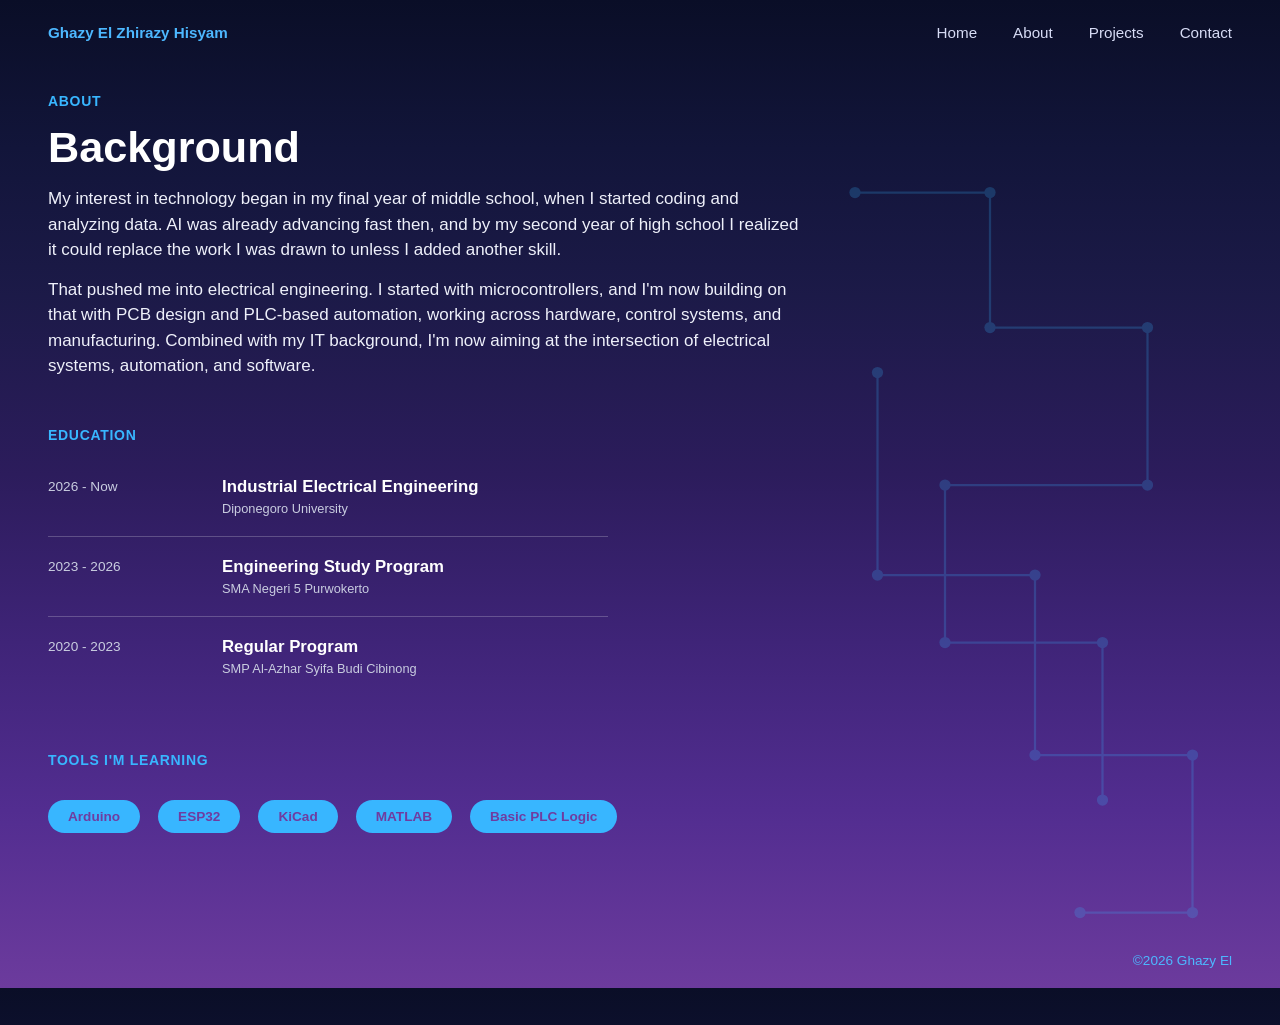
==== About.html @ a8518e16 "Add files via upload" ====
<!DOCTYPE html>
<html lang="en">
<head>
    <meta charset="UTF-8">
    <meta name="viewport" content="width=device-width, initial-scale=1.0">
    <title>My Website - About</title>
    <link rel="stylesheet" href="style-about.css">
    <link rel="shortcut icon" type="icon" href="Logo.jpg">
</head>
<body>
    <div class="navbar">
        <div class="left-nav">
            <p>Ghazy El Zhirazy Hisyam</p>
        </div>
        <div class="right-nav">
            <a href="index.html">Home</a>
            <a href="About.html">About</a>
            <a href="Projects.html">Projects</a>
            <a href="Contact.html">Contact</a>
        </div>
    </div>
    <div class="body">
        <div class="about-section">
            <h2 class="about">About</h2>
            <h1 class="background">Background</h1>
            <p class="description">My interest in technology began in my final year of middle school, when I started coding and analyzing data. AI was already advancing fast then, and by my second year of high school I realized it could replace the work I was drawn to unless I added another skill. </p>
            <p class="description">That pushed me into electrical engineering. I started with microcontrollers, and I'm now building on that with PCB design and PLC-based automation, working across hardware, control systems, and manufacturing. Combined with my IT background, I'm now aiming at the intersection of electrical systems, automation, and software.</p>
        </div>

        <div class="education-section">
            <h2 class="education">Education</h2>
            <div class="timeline">
                <div class="university">
                    <p class="periode">2026 - Now</p>
                    <p class="content">Industrial Electrical Engineering </p>
                    <p class="content">Diponegoro University </p>
                </div>
                <div class="highschool">
                    <p class="periode">2023 - 2026</p>
                    <p class="content">Engineering Study Program </p>
                    <p class="content">SMA Negeri 5 Purwokerto </p>
                </div>
                <div class="middleschool">
                    <p class="periode">2020 - 2023</p>
                    <p class="content">Regular Program </p>
                    <p class="content">SMP Al-Azhar Syifa Budi Cibinong </p>
                </div>
            </div>
        </div>
        <div class="tools">
            <h2 class="tools-title">Tools I'm Learning</h2>
            <p>Arduino</p>
            <p>ESP32</p>
            <p>KiCad</p>
            <p>MATLAB</p>
            <p>Basic PLC Logic</p>
        </div>
    </div>
    <div>
        <p>&copy;2026 Ghazy El</p>
    </div>
</body>
</html>
---- style-about.css ----
* {
    margin: 0;
    padding: 0;
    box-sizing: border-box;
}

body {
    font-family: "TT Firs Neue", "Poppins", -apple-system, BlinkMacSystemFont, "Segoe UI", Roboto, Helvetica, Arial, sans-serif;
    min-height: 100vh;
    color: #ffffff;
    display: flex;
    flex-direction: column;
    position: relative;
    overflow-x: hidden;
    /* Tied to the full document height (not the viewport), so the purple
       gets thicker/richer the further down the page you scroll. */
    background: linear-gradient(
        180deg,
        #0a0e27 0%,
        #12153a 15%,
        #1c1a48 30%,
        #2c1c5c 48%,
        #3f2478 65%,
        #522d90 82%,
        #6c3b9d 100%
    );
}

.navbar,
.body,
body > div:last-of-type {
    position: relative;
    z-index: 1;
}

/* ===== Load-in animation (matches the homepage) ===== */
@keyframes fadeSlideUp {
    from {
        opacity: 0;
        transform: translateY(24px);
    }
    to {
        opacity: 1;
        transform: translateY(0);
    }
}

@media (prefers-reduced-motion: reduce) {
    .left-nav p,
    .right-nav a,
    .about,
    .background,
    .description,
    .education,
    .timeline > div,
    .tools-title,
    .tools p {
        animation: none !important;
        opacity: 1 !important;
    }
}

/* ===== Navbar ===== */
.navbar {
    display: flex;
    justify-content: space-between;
    align-items: center;
    padding: 24px 48px;
}

.left-nav p {
    font-weight: 700;
    font-size: 0.95rem;
    color: #4db8ff;
    opacity: 0;
    animation: fadeSlideUp 0.7s ease-out 0.05s both;
}

.right-nav {
    display: flex;
    align-items: center;
    gap: 36px;
}

.right-nav a {
    position: relative;
    color: #d7dcf5;
    text-decoration: none;
    font-size: 0.95rem;
    font-weight: 500;
    transition: color 0.2s ease;
    opacity: 0;
    animation: fadeSlideUp 0.7s ease-out both;
}

.right-nav a:nth-child(1) { animation-delay: 0.1s; }
.right-nav a:nth-child(2) { animation-delay: 0.15s; }
.right-nav a:nth-child(3) { animation-delay: 0.2s; }
.right-nav a:nth-child(4) { animation-delay: 0.25s; }

.right-nav a:hover,
.right-nav a:focus-visible {
    color: #4db8ff;
}

.right-nav a:not([href*="mail"])::after {
    content: "";
    position: absolute;
    left: 0;
    bottom: -6px;
    width: 0;
    height: 2px;
    background: #4db8ff;
    transition: width 0.25s ease;
}

.right-nav a:not([href*="mail"]):hover::after,
.right-nav a:not([href*="mail"]):focus-visible::after {
    width: 100%;
}

.right-nav a[href*="mail"] {
    background: #38b6ff;
    color: #071022;
    font-weight: 600;
    padding: 10px 22px;
    border-radius: 999px;
}

.right-nav a[href*="mail"]:hover,
.right-nav a[href*="mail"]:focus-visible {
    background: #63c8ff;
    color: #071022;
}

/* ===== Page body wrapper ===== */
.body {
    padding: 28px 48px 100px;
    position: relative;
}

/* Decorative PCB-trace illustration filling the empty right column.
   Pure CSS background-image (inline SVG), no extra HTML required. */
.body::before {
    content: "";
    position: absolute;
    top: 60px;
    right: 20px;
    width: 480px;
    height: 900px;
    background-image: url("data:image/svg+xml,%3Csvg xmlns='http://www.w3.org/2000/svg' viewBox='0 0 400 800'%3E%3Cg fill='none' stroke='%2338b6ff' stroke-width='2' stroke-linecap='round'%3E%3Cpath d='M40 60 H160 V180 H300'/%3E%3Cpath d='M300 180 V320 H120 V460'/%3E%3Cpath d='M120 460 H260 V600'/%3E%3Cpath d='M60 220 V400 H200'/%3E%3Cpath d='M200 400 V560 H340 V700'/%3E%3Cpath d='M340 700 H240'/%3E%3C/g%3E%3Cg fill='%2338b6ff'%3E%3Ccircle cx='40' cy='60' r='5'/%3E%3Ccircle cx='160' cy='60' r='5'/%3E%3Ccircle cx='160' cy='180' r='5'/%3E%3Ccircle cx='300' cy='180' r='5'/%3E%3Ccircle cx='300' cy='320' r='5'/%3E%3Ccircle cx='120' cy='320' r='5'/%3E%3Ccircle cx='120' cy='460' r='5'/%3E%3Ccircle cx='260' cy='460' r='5'/%3E%3Ccircle cx='260' cy='600' r='5'/%3E%3Ccircle cx='60' cy='220' r='5'/%3E%3Ccircle cx='60' cy='400' r='5'/%3E%3Ccircle cx='200' cy='400' r='5'/%3E%3Ccircle cx='200' cy='560' r='5'/%3E%3Ccircle cx='340' cy='560' r='5'/%3E%3Ccircle cx='340' cy='700' r='5'/%3E%3Ccircle cx='240' cy='700' r='5'/%3E%3C/g%3E%3C/svg%3E");
    background-repeat: no-repeat;
    background-position: top right;
    background-size: contain;
    opacity: 0.22;
    pointer-events: none;
    z-index: 0;
}

.about-section,
.education-section,
.tools {
    position: relative;
    z-index: 1;
}

/* ===== About / Background section ===== */
.about-section {
    max-width: 760px;
    margin-bottom: 48px;
}

.about {
    color: #38b6ff;
    font-weight: 700;
    font-size: 0.875rem;
    letter-spacing: 0.05em;
    text-transform: uppercase;
    margin-bottom: 14px;
    opacity: 0;
    animation: fadeSlideUp 0.7s ease-out 0.3s both;
}

.background {
    font-family: "Telegraf", "Space Grotesk", -apple-system, BlinkMacSystemFont, "Segoe UI", Roboto, Helvetica, Arial, sans-serif;
    font-size: 2.7rem;
    font-weight: 700;
    color: #ffffff;
    margin-bottom: 14px;
    opacity: 0;
    animation: fadeSlideUp 0.7s ease-out 0.4s both;
}

.description {
    font-size: 1.0625rem;
    line-height: 1.5;
    color: #eef0fa;
    margin-bottom: 14px;
    opacity: 0;
    animation: fadeSlideUp 0.7s ease-out both;
}

.description:nth-of-type(1) { animation-delay: 0.5s; }
.description:nth-of-type(2) { animation-delay: 0.6s; }

.description:last-child {
    margin-bottom: 0;
}

/* ===== Education section ===== */
.education-section {
    max-width: 720px;
    margin-bottom: 56px;
}

.education {
    color: #38b6ff;
    font-weight: 700;
    font-size: 0.875rem;
    letter-spacing: 0.05em;
    text-transform: uppercase;
    margin-bottom: 14px;
    opacity: 0;
    animation: fadeSlideUp 0.7s ease-out 0.7s both;
}

.timeline {
    max-width: 560px;
}

/* Each entry (.university, .highschool, .middleschool, ...) is a flat
   set of 3 <p> siblings: periode, content (title), content (institution).
   Grid lets us place them into a 2-column layout without changing the HTML. */
.timeline > div {
    display: grid;
    grid-template-columns: 110px 1fr;
    column-gap: 64px;
    row-gap: 4px;
    padding: 20px 0;
    border-bottom: 1px solid rgba(255, 255, 255, 0.22);
    opacity: 0;
    animation: fadeSlideUp 0.7s ease-out both;
}

.timeline > div:nth-child(1) { animation-delay: 0.8s; }
.timeline > div:nth-child(2) { animation-delay: 0.9s; }
.timeline > div:nth-child(3) { animation-delay: 1s; }
.timeline > div:nth-child(4) { animation-delay: 1.1s; }
.timeline > div:nth-child(5) { animation-delay: 1.2s; }

.timeline > div:last-child {
    border-bottom: none;
}

.timeline > div p.periode {
    grid-column: 1;
    grid-row: 1 / 3;
    color: #c9cde0;
    font-size: 0.85rem;
    padding-top: 2px;
}

.timeline > div p.content:nth-of-type(2) {
    grid-column: 2;
    grid-row: 1;
    font-family: "Telegraf", "Space Grotesk", -apple-system, BlinkMacSystemFont, "Segoe UI", Roboto, Helvetica, Arial, sans-serif;
    font-weight: 700;
    font-size: 1.05rem;
    color: #ffffff;
}

.timeline > div p.content:nth-of-type(3) {
    grid-column: 2;
    grid-row: 2;
    font-size: 0.8rem;
    color: #c9cde0;
}

/* ===== Tools section ===== */
.tools {
    display: flex;
    flex-wrap: wrap;
    align-items: center;
    gap: 18px;
}

.tools-title {
    width: 100%;
    color: #38b6ff;
    font-weight: 700;
    font-size: 0.875rem;
    letter-spacing: 0.05em;
    text-transform: uppercase;
    margin-bottom: 14px;
    opacity: 0;
    animation: fadeSlideUp 0.7s ease-out 1.3s both;
}

.tools p {
    background: #38b6ff;
    color: #6f3ca0;
    font-size: 0.85rem;
    font-weight: 600;
    padding: 9px 20px;
    border-radius: 999px;
    margin: 0;
    cursor: default;
    opacity: 0;
    animation: fadeSlideUp 0.7s ease-out both;
    transition: transform 0.2s ease, box-shadow 0.2s ease, background 0.2s ease;
}

.tools p:nth-of-type(1) { animation-delay: 1.4s; }
.tools p:nth-of-type(2) { animation-delay: 1.45s; }
.tools p:nth-of-type(3) { animation-delay: 1.5s; }
.tools p:nth-of-type(4) { animation-delay: 1.55s; }
.tools p:nth-of-type(5) { animation-delay: 1.6s; }

.tools p:hover {
    transform: translateY(-3px) scale(1.05);
    background: #63c8ff;
    box-shadow: 0 6px 14px rgba(56, 182, 255, 0.35);
}

/* ===== Footer (the plain, unclassed div after .body) ===== */
body > div:last-of-type {
    text-align: right;
    padding: 20px 48px;
    font-size: 0.85rem;
    color: #4db8ff;
}

/* ===== Responsive ===== */
@media (max-width: 640px) {
    .navbar {
        flex-direction: column;
        gap: 16px;
        padding: 20px;
    }

    .right-nav {
        gap: 20px;
        flex-wrap: wrap;
        justify-content: center;
    }

    .body {
        padding: 24px 20px 80px;
    }

    .background {
        font-size: 2rem;
    }

    .timeline > div {
        grid-template-columns: 1fr;
        row-gap: 6px;
    }

    .timeline > div p.periode {
        grid-row: 1;
    }

    body > div:last-of-type {
        text-align: center;
    }

    .body::before {
        display: none;
    }
}
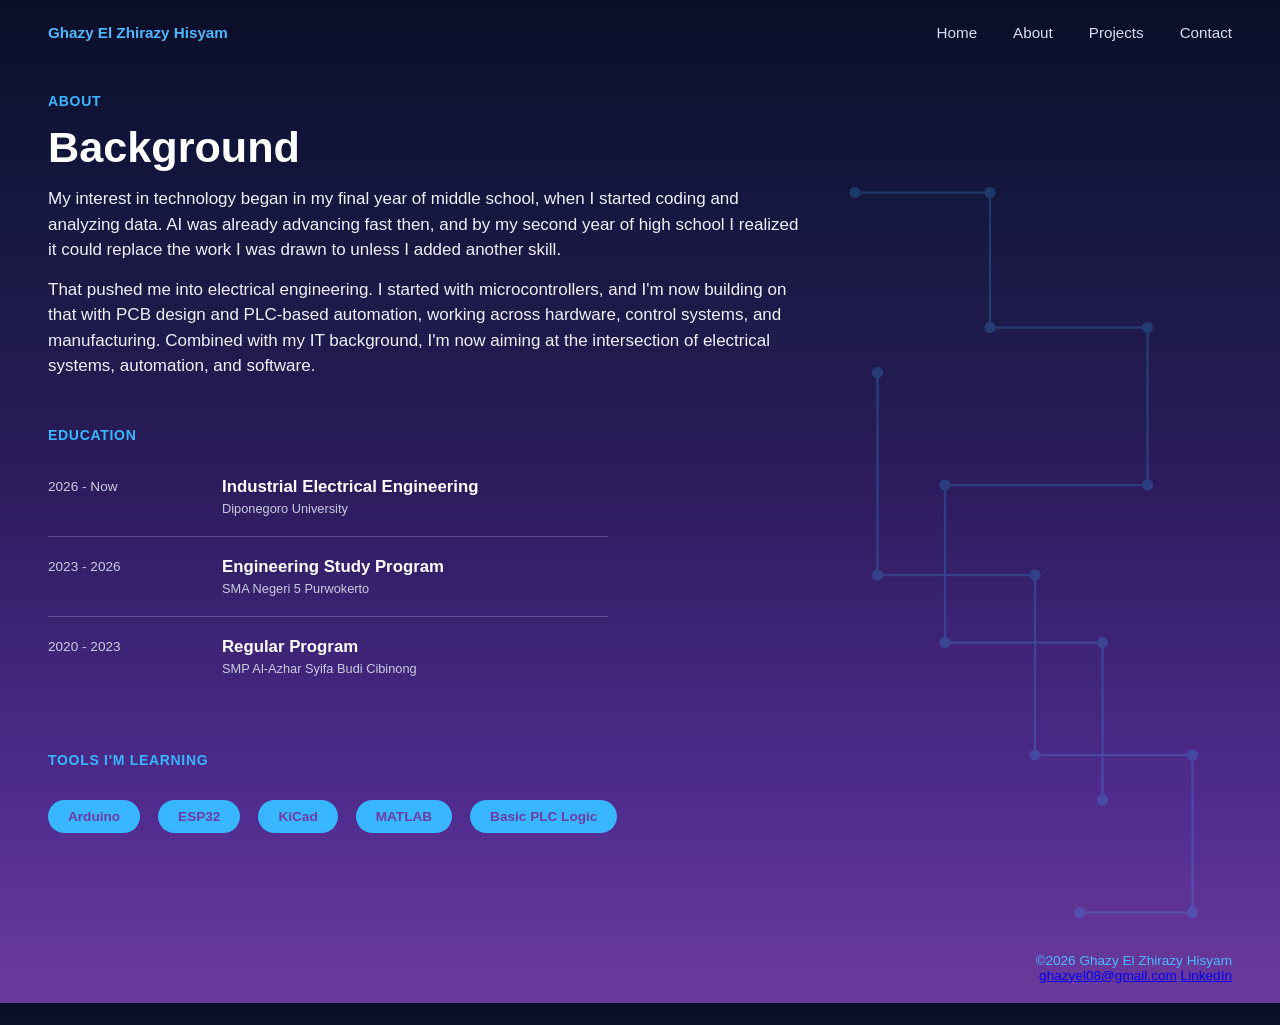
==== commit 9fec9032: "footer-update" ====
--- a/About.html
+++ b/About.html
@@ -1,63 +1,69 @@
-<!DOCTYPE html>
-<html lang="en">
-<head>
-    <meta charset="UTF-8">
-    <meta name="viewport" content="width=device-width, initial-scale=1.0">
-    <title>My Website - About</title>
-    <link rel="stylesheet" href="style-about.css">
-    <link rel="shortcut icon" type="icon" href="Logo.jpg">
-</head>
-<body>
-    <div class="navbar">
-        <div class="left-nav">
-            <p>Ghazy El Zhirazy Hisyam</p>
-        </div>
-        <div class="right-nav">
-            <a href="index.html">Home</a>
-            <a href="About.html">About</a>
-            <a href="Projects.html">Projects</a>
-            <a href="Contact.html">Contact</a>
-        </div>
-    </div>
-    <div class="body">
-        <div class="about-section">
-            <h2 class="about">About</h2>
-            <h1 class="background">Background</h1>
-            <p class="description">My interest in technology began in my final year of middle school, when I started coding and analyzing data. AI was already advancing fast then, and by my second year of high school I realized it could replace the work I was drawn to unless I added another skill. </p>
-            <p class="description">That pushed me into electrical engineering. I started with microcontrollers, and I'm now building on that with PCB design and PLC-based automation, working across hardware, control systems, and manufacturing. Combined with my IT background, I'm now aiming at the intersection of electrical systems, automation, and software.</p>
-        </div>
-
-        <div class="education-section">
-            <h2 class="education">Education</h2>
-            <div class="timeline">
-                <div class="university">
-                    <p class="periode">2026 - Now</p>
-                    <p class="content">Industrial Electrical Engineering </p>
-                    <p class="content">Diponegoro University </p>
-                </div>
-                <div class="highschool">
-                    <p class="periode">2023 - 2026</p>
-                    <p class="content">Engineering Study Program </p>
-                    <p class="content">SMA Negeri 5 Purwokerto </p>
-                </div>
-                <div class="middleschool">
-                    <p class="periode">2020 - 2023</p>
-                    <p class="content">Regular Program </p>
-                    <p class="content">SMP Al-Azhar Syifa Budi Cibinong </p>
-                </div>
-            </div>
-        </div>
-        <div class="tools">
-            <h2 class="tools-title">Tools I'm Learning</h2>
-            <p>Arduino</p>
-            <p>ESP32</p>
-            <p>KiCad</p>
-            <p>MATLAB</p>
-            <p>Basic PLC Logic</p>
-        </div>
-    </div>
-    <div>
-        <p>&copy;2026 Ghazy El</p>
-    </div>
-</body>
+<!DOCTYPE html>
+<html lang="en">
+<head>
+    <meta charset="UTF-8">
+    <meta name="viewport" content="width=device-width, initial-scale=1.0">
+    <title>My Website - About</title>
+    <link rel="stylesheet" href="style-about.css">
+    <link rel="shortcut icon" type="icon" href="Logo.jpg">
+</head>
+<body>
+    <div class="navbar">
+        <div class="left-nav">
+            <p>Ghazy El Zhirazy Hisyam</p>
+        </div>
+        <div class="right-nav">
+            <a href="index.html">Home</a>
+            <a href="About.html">About</a>
+            <a href="Projects.html">Projects</a>
+            <a href="Contact.html">Contact</a>
+        </div>
+    </div>
+    <div class="body">
+        <div class="about-section">
+            <h2 class="about">About</h2>
+            <h1 class="background">Background</h1>
+            <p class="description">My interest in technology began in my final year of middle school, when I started coding and analyzing data. AI was already advancing fast then, and by my second year of high school I realized it could replace the work I was drawn to unless I added another skill. </p>
+            <p class="description">That pushed me into electrical engineering. I started with microcontrollers, and I'm now building on that with PCB design and PLC-based automation, working across hardware, control systems, and manufacturing. Combined with my IT background, I'm now aiming at the intersection of electrical systems, automation, and software.</p>
+        </div>
+
+        <div class="education-section">
+            <h2 class="education">Education</h2>
+            <div class="timeline">
+                <div class="university">
+                    <p class="periode">2026 - Now</p>
+                    <p class="content">Industrial Electrical Engineering </p>
+                    <p class="content">Diponegoro University </p>
+                </div>
+                <div class="highschool">
+                    <p class="periode">2023 - 2026</p>
+                    <p class="content">Engineering Study Program </p>
+                    <p class="content">SMA Negeri 5 Purwokerto </p>
+                </div>
+                <div class="middleschool">
+                    <p class="periode">2020 - 2023</p>
+                    <p class="content">Regular Program </p>
+                    <p class="content">SMP Al-Azhar Syifa Budi Cibinong </p>
+                </div>
+            </div>
+        </div>
+        <div class="tools">
+            <h2 class="tools-title">Tools I'm Learning</h2>
+            <p>Arduino</p>
+            <p>ESP32</p>
+            <p>KiCad</p>
+            <p>MATLAB</p>
+            <p>Basic PLC Logic</p>
+        </div>
+    </div>
+    <div class="footer">
+        <div class="footer-left">
+            <p class="footer-name">&copy;2026 Ghazy El Zhirazy Hisyam</p>
+        </div>
+        <div class="footer-right">
+            <a href="mailto:ghazyel08@gmail.com">ghazyel08@gmail.com</a>
+            <a href="https://www.linkedin.com/in/ghazyel" target="_blank" rel="noopener noreferrer">LinkedIn</a>
+        </div>
+    </div>
+</body>
 </html>
--- a/style-about.css
+++ b/style-about.css
@@ -1,371 +1,372 @@
-* {
-    margin: 0;
-    padding: 0;
-    box-sizing: border-box;
-}
-
-body {
-    font-family: "TT Firs Neue", "Poppins", -apple-system, BlinkMacSystemFont, "Segoe UI", Roboto, Helvetica, Arial, sans-serif;
-    min-height: 100vh;
-    color: #ffffff;
-    display: flex;
-    flex-direction: column;
-    position: relative;
-    overflow-x: hidden;
-    /* Tied to the full document height (not the viewport), so the purple
-       gets thicker/richer the further down the page you scroll. */
-    background: linear-gradient(
-        180deg,
-        #0a0e27 0%,
-        #12153a 15%,
-        #1c1a48 30%,
-        #2c1c5c 48%,
-        #3f2478 65%,
-        #522d90 82%,
-        #6c3b9d 100%
-    );
-}
-
-.navbar,
-.body,
-body > div:last-of-type {
-    position: relative;
-    z-index: 1;
-}
-
-/* ===== Load-in animation (matches the homepage) ===== */
-@keyframes fadeSlideUp {
-    from {
-        opacity: 0;
-        transform: translateY(24px);
-    }
-    to {
-        opacity: 1;
-        transform: translateY(0);
-    }
-}
-
-@media (prefers-reduced-motion: reduce) {
-    .left-nav p,
-    .right-nav a,
-    .about,
-    .background,
-    .description,
-    .education,
-    .timeline > div,
-    .tools-title,
-    .tools p {
-        animation: none !important;
-        opacity: 1 !important;
-    }
-}
-
-/* ===== Navbar ===== */
-.navbar {
-    display: flex;
-    justify-content: space-between;
-    align-items: center;
-    padding: 24px 48px;
-}
-
-.left-nav p {
-    font-weight: 700;
-    font-size: 0.95rem;
-    color: #4db8ff;
-    opacity: 0;
-    animation: fadeSlideUp 0.7s ease-out 0.05s both;
-}
-
-.right-nav {
-    display: flex;
-    align-items: center;
-    gap: 36px;
-}
-
-.right-nav a {
-    position: relative;
-    color: #d7dcf5;
-    text-decoration: none;
-    font-size: 0.95rem;
-    font-weight: 500;
-    transition: color 0.2s ease;
-    opacity: 0;
-    animation: fadeSlideUp 0.7s ease-out both;
-}
-
-.right-nav a:nth-child(1) { animation-delay: 0.1s; }
-.right-nav a:nth-child(2) { animation-delay: 0.15s; }
-.right-nav a:nth-child(3) { animation-delay: 0.2s; }
-.right-nav a:nth-child(4) { animation-delay: 0.25s; }
-
-.right-nav a:hover,
-.right-nav a:focus-visible {
-    color: #4db8ff;
-}
-
-.right-nav a:not([href*="mail"])::after {
-    content: "";
-    position: absolute;
-    left: 0;
-    bottom: -6px;
-    width: 0;
-    height: 2px;
-    background: #4db8ff;
-    transition: width 0.25s ease;
-}
-
-.right-nav a:not([href*="mail"]):hover::after,
-.right-nav a:not([href*="mail"]):focus-visible::after {
-    width: 100%;
-}
-
-.right-nav a[href*="mail"] {
-    background: #38b6ff;
-    color: #071022;
-    font-weight: 600;
-    padding: 10px 22px;
-    border-radius: 999px;
-}
-
-.right-nav a[href*="mail"]:hover,
-.right-nav a[href*="mail"]:focus-visible {
-    background: #63c8ff;
-    color: #071022;
-}
-
-/* ===== Page body wrapper ===== */
-.body {
-    padding: 28px 48px 100px;
-    position: relative;
-}
-
-/* Decorative PCB-trace illustration filling the empty right column.
-   Pure CSS background-image (inline SVG), no extra HTML required. */
-.body::before {
-    content: "";
-    position: absolute;
-    top: 60px;
-    right: 20px;
-    width: 480px;
-    height: 900px;
-    background-image: url("data:image/svg+xml,%3Csvg xmlns='http://www.w3.org/2000/svg' viewBox='0 0 400 800'%3E%3Cg fill='none' stroke='%2338b6ff' stroke-width='2' stroke-linecap='round'%3E%3Cpath d='M40 60 H160 V180 H300'/%3E%3Cpath d='M300 180 V320 H120 V460'/%3E%3Cpath d='M120 460 H260 V600'/%3E%3Cpath d='M60 220 V400 H200'/%3E%3Cpath d='M200 400 V560 H340 V700'/%3E%3Cpath d='M340 700 H240'/%3E%3C/g%3E%3Cg fill='%2338b6ff'%3E%3Ccircle cx='40' cy='60' r='5'/%3E%3Ccircle cx='160' cy='60' r='5'/%3E%3Ccircle cx='160' cy='180' r='5'/%3E%3Ccircle cx='300' cy='180' r='5'/%3E%3Ccircle cx='300' cy='320' r='5'/%3E%3Ccircle cx='120' cy='320' r='5'/%3E%3Ccircle cx='120' cy='460' r='5'/%3E%3Ccircle cx='260' cy='460' r='5'/%3E%3Ccircle cx='260' cy='600' r='5'/%3E%3Ccircle cx='60' cy='220' r='5'/%3E%3Ccircle cx='60' cy='400' r='5'/%3E%3Ccircle cx='200' cy='400' r='5'/%3E%3Ccircle cx='200' cy='560' r='5'/%3E%3Ccircle cx='340' cy='560' r='5'/%3E%3Ccircle cx='340' cy='700' r='5'/%3E%3Ccircle cx='240' cy='700' r='5'/%3E%3C/g%3E%3C/svg%3E");
-    background-repeat: no-repeat;
-    background-position: top right;
-    background-size: contain;
-    opacity: 0.22;
-    pointer-events: none;
-    z-index: 0;
-}
-
-.about-section,
-.education-section,
-.tools {
-    position: relative;
-    z-index: 1;
-}
-
-/* ===== About / Background section ===== */
-.about-section {
-    max-width: 760px;
-    margin-bottom: 48px;
-}
-
-.about {
-    color: #38b6ff;
-    font-weight: 700;
-    font-size: 0.875rem;
-    letter-spacing: 0.05em;
-    text-transform: uppercase;
-    margin-bottom: 14px;
-    opacity: 0;
-    animation: fadeSlideUp 0.7s ease-out 0.3s both;
-}
-
-.background {
-    font-family: "Telegraf", "Space Grotesk", -apple-system, BlinkMacSystemFont, "Segoe UI", Roboto, Helvetica, Arial, sans-serif;
-    font-size: 2.7rem;
-    font-weight: 700;
-    color: #ffffff;
-    margin-bottom: 14px;
-    opacity: 0;
-    animation: fadeSlideUp 0.7s ease-out 0.4s both;
-}
-
-.description {
-    font-size: 1.0625rem;
-    line-height: 1.5;
-    color: #eef0fa;
-    margin-bottom: 14px;
-    opacity: 0;
-    animation: fadeSlideUp 0.7s ease-out both;
-}
-
-.description:nth-of-type(1) { animation-delay: 0.5s; }
-.description:nth-of-type(2) { animation-delay: 0.6s; }
-
-.description:last-child {
-    margin-bottom: 0;
-}
-
-/* ===== Education section ===== */
-.education-section {
-    max-width: 720px;
-    margin-bottom: 56px;
-}
-
-.education {
-    color: #38b6ff;
-    font-weight: 700;
-    font-size: 0.875rem;
-    letter-spacing: 0.05em;
-    text-transform: uppercase;
-    margin-bottom: 14px;
-    opacity: 0;
-    animation: fadeSlideUp 0.7s ease-out 0.7s both;
-}
-
-.timeline {
-    max-width: 560px;
-}
-
-/* Each entry (.university, .highschool, .middleschool, ...) is a flat
-   set of 3 <p> siblings: periode, content (title), content (institution).
-   Grid lets us place them into a 2-column layout without changing the HTML. */
-.timeline > div {
-    display: grid;
-    grid-template-columns: 110px 1fr;
-    column-gap: 64px;
-    row-gap: 4px;
-    padding: 20px 0;
-    border-bottom: 1px solid rgba(255, 255, 255, 0.22);
-    opacity: 0;
-    animation: fadeSlideUp 0.7s ease-out both;
-}
-
-.timeline > div:nth-child(1) { animation-delay: 0.8s; }
-.timeline > div:nth-child(2) { animation-delay: 0.9s; }
-.timeline > div:nth-child(3) { animation-delay: 1s; }
-.timeline > div:nth-child(4) { animation-delay: 1.1s; }
-.timeline > div:nth-child(5) { animation-delay: 1.2s; }
-
-.timeline > div:last-child {
-    border-bottom: none;
-}
-
-.timeline > div p.periode {
-    grid-column: 1;
-    grid-row: 1 / 3;
-    color: #c9cde0;
-    font-size: 0.85rem;
-    padding-top: 2px;
-}
-
-.timeline > div p.content:nth-of-type(2) {
-    grid-column: 2;
-    grid-row: 1;
-    font-family: "Telegraf", "Space Grotesk", -apple-system, BlinkMacSystemFont, "Segoe UI", Roboto, Helvetica, Arial, sans-serif;
-    font-weight: 700;
-    font-size: 1.05rem;
-    color: #ffffff;
-}
-
-.timeline > div p.content:nth-of-type(3) {
-    grid-column: 2;
-    grid-row: 2;
-    font-size: 0.8rem;
-    color: #c9cde0;
-}
-
-/* ===== Tools section ===== */
-.tools {
-    display: flex;
-    flex-wrap: wrap;
-    align-items: center;
-    gap: 18px;
-}
-
-.tools-title {
-    width: 100%;
-    color: #38b6ff;
-    font-weight: 700;
-    font-size: 0.875rem;
-    letter-spacing: 0.05em;
-    text-transform: uppercase;
-    margin-bottom: 14px;
-    opacity: 0;
-    animation: fadeSlideUp 0.7s ease-out 1.3s both;
-}
-
-.tools p {
-    background: #38b6ff;
-    color: #6f3ca0;
-    font-size: 0.85rem;
-    font-weight: 600;
-    padding: 9px 20px;
-    border-radius: 999px;
-    margin: 0;
-    cursor: default;
-    opacity: 0;
-    animation: fadeSlideUp 0.7s ease-out both;
-    transition: transform 0.2s ease, box-shadow 0.2s ease, background 0.2s ease;
-}
-
-.tools p:nth-of-type(1) { animation-delay: 1.4s; }
-.tools p:nth-of-type(2) { animation-delay: 1.45s; }
-.tools p:nth-of-type(3) { animation-delay: 1.5s; }
-.tools p:nth-of-type(4) { animation-delay: 1.55s; }
-.tools p:nth-of-type(5) { animation-delay: 1.6s; }
-
-.tools p:hover {
-    transform: translateY(-3px) scale(1.05);
-    background: #63c8ff;
-    box-shadow: 0 6px 14px rgba(56, 182, 255, 0.35);
-}
-
-/* ===== Footer (the plain, unclassed div after .body) ===== */
-body > div:last-of-type {
-    text-align: right;
-    padding: 20px 48px;
-    font-size: 0.85rem;
-    color: #4db8ff;
-}
-
-/* ===== Responsive ===== */
-@media (max-width: 640px) {
-    .navbar {
-        flex-direction: column;
-        gap: 16px;
-        padding: 20px;
-    }
-
-    .right-nav {
-        gap: 20px;
-        flex-wrap: wrap;
-        justify-content: center;
-    }
-
-    .body {
-        padding: 24px 20px 80px;
-    }
-
-    .background {
-        font-size: 2rem;
-    }
-
-    .timeline > div {
-        grid-template-columns: 1fr;
-        row-gap: 6px;
-    }
-
-    .timeline > div p.periode {
-        grid-row: 1;
-    }
-
-    body > div:last-of-type {
-        text-align: center;
-    }
-
-    .body::before {
-        display: none;
-    }
+* {
+    margin: 0;
+    padding: 0;
+    box-sizing: border-box;
+}
+
+body {
+    font-family: "TT Firs Neue", "Poppins", -apple-system, BlinkMacSystemFont, "Segoe UI", Roboto, Helvetica, Arial, sans-serif;
+    min-height: 100vh;
+    color: #ffffff;
+    display: flex;
+    flex-direction: column;
+    position: relative;
+    overflow-x: hidden;
+    /* Tied to the full document height (not the viewport), so the purple
+       gets thicker/richer the further down the page you scroll. */
+    background: linear-gradient(
+        180deg,
+        #0a0e27 0%,
+        #12153a 15%,
+        #1c1a48 30%,
+        #2c1c5c 48%,
+        #3f2478 65%,
+        #522d90 82%,
+        #6c3b9d 100%
+    );
+}
+
+.navbar,
+.body,
+body > div:last-of-type {
+    position: relative;
+    z-index: 1;
+}
+
+/* ===== Load-in animation (matches the homepage) ===== */
+@keyframes fadeSlideUp {
+    from {
+        opacity: 0;
+        transform: translateY(24px);
+    }
+    to {
+        opacity: 1;
+        transform: translateY(0);
+    }
+}
+
+@media (prefers-reduced-motion: reduce) {
+    .left-nav p,
+    .right-nav a,
+    .about,
+    .background,
+    .description,
+    .education,
+    .timeline > div,
+    .tools-title,
+    .tools p {
+        animation: none !important;
+        opacity: 1 !important;
+    }
+}
+
+/* ===== Navbar ===== */
+.navbar {
+    display: flex;
+    justify-content: space-between;
+    align-items: center;
+    padding: 24px 48px;
+}
+
+.left-nav p {
+    font-weight: 700;
+    font-size: 0.95rem;
+    color: #4db8ff;
+    opacity: 0;
+    animation: fadeSlideUp 0.7s ease-out 0.05s both;
+}
+
+.right-nav {
+    display: flex;
+    align-items: center;
+    gap: 36px;
+}
+
+.right-nav a {
+    position: relative;
+    color: #d7dcf5;
+    text-decoration: none;
+    font-size: 0.95rem;
+    font-weight: 500;
+    transition: color 0.2s ease;
+    opacity: 0;
+    animation: fadeSlideUp 0.7s ease-out both;
+}
+
+.right-nav a:nth-child(1) { animation-delay: 0.1s; }
+.right-nav a:nth-child(2) { animation-delay: 0.15s; }
+.right-nav a:nth-child(3) { animation-delay: 0.2s; }
+.right-nav a:nth-child(4) { animation-delay: 0.25s; }
+
+.right-nav a:hover,
+.right-nav a:focus-visible {
+    color: #4db8ff;
+}
+
+.right-nav a:not([href*="mail"])::after {
+    content: "";
+    position: absolute;
+    left: 0;
+    bottom: -6px;
+    width: 0;
+    height: 2px;
+    background: #4db8ff;
+    transition: width 0.25s ease;
+}
+
+.right-nav a:not([href*="mail"]):hover::after,
+.right-nav a:not([href*="mail"]):focus-visible::after {
+    width: 100%;
+}
+
+.right-nav a[href*="mail"] {
+    background: #38b6ff;
+    color: #071022;
+    font-weight: 600;
+    padding: 10px 22px;
+    border-radius: 999px;
+}
+
+.right-nav a[href*="mail"]:hover,
+.right-nav a[href*="mail"]:focus-visible {
+    background: #63c8ff;
+    color: #071022;
+}
+
+/* ===== Page body wrapper ===== */
+.body {
+    padding: 28px 48px 100px;
+    position: relative;
+}
+
+/* Decorative PCB-trace illustration filling the empty right column.
+   Pure CSS background-image (inline SVG), no extra HTML required. */
+.body::before {
+    content: "";
+    position: absolute;
+    top: 60px;
+    right: 20px;
+    width: 480px;
+    height: 900px;
+    background-image: url("data:image/svg+xml,%3Csvg xmlns='http://www.w3.org/2000/svg' viewBox='0 0 400 800'%3E%3Cg fill='none' stroke='%2338b6ff' stroke-width='2' stroke-linecap='round'%3E%3Cpath d='M40 60 H160 V180 H300'/%3E%3Cpath d='M300 180 V320 H120 V460'/%3E%3Cpath d='M120 460 H260 V600'/%3E%3Cpath d='M60 220 V400 H200'/%3E%3Cpath d='M200 400 V560 H340 V700'/%3E%3Cpath d='M340 700 H240'/%3E%3C/g%3E%3Cg fill='%2338b6ff'%3E%3Ccircle cx='40' cy='60' r='5'/%3E%3Ccircle cx='160' cy='60' r='5'/%3E%3Ccircle cx='160' cy='180' r='5'/%3E%3Ccircle cx='300' cy='180' r='5'/%3E%3Ccircle cx='300' cy='320' r='5'/%3E%3Ccircle cx='120' cy='320' r='5'/%3E%3Ccircle cx='120' cy='460' r='5'/%3E%3Ccircle cx='260' cy='460' r='5'/%3E%3Ccircle cx='260' cy='600' r='5'/%3E%3Ccircle cx='60' cy='220' r='5'/%3E%3Ccircle cx='60' cy='400' r='5'/%3E%3Ccircle cx='200' cy='400' r='5'/%3E%3Ccircle cx='200' cy='560' r='5'/%3E%3Ccircle cx='340' cy='560' r='5'/%3E%3Ccircle cx='340' cy='700' r='5'/%3E%3Ccircle cx='240' cy='700' r='5'/%3E%3C/g%3E%3C/svg%3E");
+    background-repeat: no-repeat;
+    background-position: top right;
+    background-size: contain;
+    opacity: 0.22;
+    pointer-events: none;
+    z-index: 0;
+}
+
+.about-section,
+.education-section,
+.tools {
+    position: relative;
+    z-index: 1;
+}
+
+/* ===== About / Background section ===== */
+.about-section {
+    max-width: 760px;
+    margin-bottom: 48px;
+}
+
+.about {
+    color: #38b6ff;
+    font-weight: 700;
+    font-size: 0.875rem;
+    letter-spacing: 0.05em;
+    text-transform: uppercase;
+    margin-bottom: 14px;
+    opacity: 0;
+    animation: fadeSlideUp 0.7s ease-out 0.3s both;
+}
+
+.background {
+    font-family: "Telegraf", "Space Grotesk", -apple-system, BlinkMacSystemFont, "Segoe UI", Roboto, Helvetica, Arial, sans-serif;
+    font-size: 2.7rem;
+    font-weight: 700;
+    color: #ffffff;
+    margin-bottom: 14px;
+    opacity: 0;
+    animation: fadeSlideUp 0.7s ease-out 0.4s both;
+}
+
+.description {
+    font-size: 1.0625rem;
+    line-height: 1.5;
+    color: #eef0fa;
+    margin-bottom: 14px;
+    opacity: 0;
+    animation: fadeSlideUp 0.7s ease-out both;
+}
+
+.description:nth-of-type(1) { animation-delay: 0.5s; }
+.description:nth-of-type(2) { animation-delay: 0.6s; }
+
+.description:last-child {
+    margin-bottom: 0;
+}
+
+/* ===== Education section ===== */
+.education-section {
+    max-width: 720px;
+    margin-bottom: 56px;
+}
+
+.education {
+    color: #38b6ff;
+    font-weight: 700;
+    font-size: 0.875rem;
+    letter-spacing: 0.05em;
+    text-transform: uppercase;
+    margin-bottom: 14px;
+    opacity: 0;
+    animation: fadeSlideUp 0.7s ease-out 0.7s both;
+}
+
+.timeline {
+    max-width: 560px;
+}
+
+/* Each entry (.university, .highschool, .middleschool, ...) is a flat
+   set of 3 <p> siblings: periode, content (title), content (institution).
+   Grid lets us place them into a 2-column layout without changing the HTML. */
+.timeline > div {
+    display: grid;
+    grid-template-columns: 110px 1fr;
+    column-gap: 64px;
+    row-gap: 4px;
+    padding: 20px 0;
+    border-bottom: 1px solid rgba(255, 255, 255, 0.22);
+    opacity: 0;
+    animation: fadeSlideUp 0.7s ease-out both;
+}
+
+.timeline > div:nth-child(1) { animation-delay: 0.8s; }
+.timeline > div:nth-child(2) { animation-delay: 0.9s; }
+.timeline > div:nth-child(3) { animation-delay: 1s; }
+.timeline > div:nth-child(4) { animation-delay: 1.1s; }
+.timeline > div:nth-child(5) { animation-delay: 1.2s; }
+
+.timeline > div:last-child {
+    border-bottom: none;
+}
+
+.timeline > div p.periode {
+    grid-column: 1;
+    grid-row: 1 / 3;
+    color: #c9cde0;
+    font-size: 0.85rem;
+    padding-top: 2px;
+}
+
+.timeline > div p.content:nth-of-type(2) {
+    grid-column: 2;
+    grid-row: 1;
+    font-family: "Telegraf", "Space Grotesk", -apple-system, BlinkMacSystemFont, "Segoe UI", Roboto, Helvetica, Arial, sans-serif;
+    font-weight: 700;
+    font-size: 1.05rem;
+    color: #ffffff;
+}
+
+.timeline > div p.content:nth-of-type(3) {
+    grid-column: 2;
+    grid-row: 2;
+    font-size: 0.8rem;
+    color: #c9cde0;
+}
+
+/* ===== Tools section ===== */
+.tools {
+    display: flex;
+    flex-wrap: wrap;
+    align-items: center;
+    gap: 18px;
+}
+
+.tools-title {
+    width: 100%;
+    color: #38b6ff;
+    font-weight: 700;
+    font-size: 0.875rem;
+    letter-spacing: 0.05em;
+    text-transform: uppercase;
+    margin-bottom: 14px;
+    opacity: 0;
+    animation: fadeSlideUp 0.7s ease-out 1.3s both;
+}
+
+.tools p {
+    background: #38b6ff;
+    color: #6f3ca0;
+    font-size: 0.85rem;
+    font-weight: 600;
+    padding: 9px 20px;
+    border-radius: 999px;
+    margin: 0;
+    cursor: default;
+    opacity: 0;
+    animation: fadeSlideUp 0.7s ease-out both;
+    transition: transform 0.2s ease, box-shadow 0.2s ease, background 0.2s ease;
+}
+
+.tools p:nth-of-type(1) { animation-delay: 1.4s; }
+.tools p:nth-of-type(2) { animation-delay: 1.45s; }
+.tools p:nth-of-type(3) { animation-delay: 1.5s; }
+.tools p:nth-of-type(4) { animation-delay: 1.55s; }
+.tools p:nth-of-type(5) { animation-delay: 1.6s; }
+
+.tools p:hover {
+    transform: translateY(-3px) scale(1.05);
+    background: #63c8ff;
+    box-shadow: 0 6px 14px rgba(56, 182, 255, 0.35);
+    color:#ffffff;
+}
+
+/* ===== Footer (the plain, unclassed div after .body) ===== */
+body > div:last-of-type {
+    text-align: right;
+    padding: 20px 48px;
+    font-size: 0.85rem;
+    color: #4db8ff;
+}
+
+/* ===== Responsive ===== */
+@media (max-width: 640px) {
+    .navbar {
+        flex-direction: column;
+        gap: 16px;
+        padding: 20px;
+    }
+
+    .right-nav {
+        gap: 20px;
+        flex-wrap: wrap;
+        justify-content: center;
+    }
+
+    .body {
+        padding: 24px 20px 80px;
+    }
+
+    .background {
+        font-size: 2rem;
+    }
+
+    .timeline > div {
+        grid-template-columns: 1fr;
+        row-gap: 6px;
+    }
+
+    .timeline > div p.periode {
+        grid-row: 1;
+    }
+
+    body > div:last-of-type {
+        text-align: center;
+    }
+
+    .body::before {
+        display: none;
+    }
 }
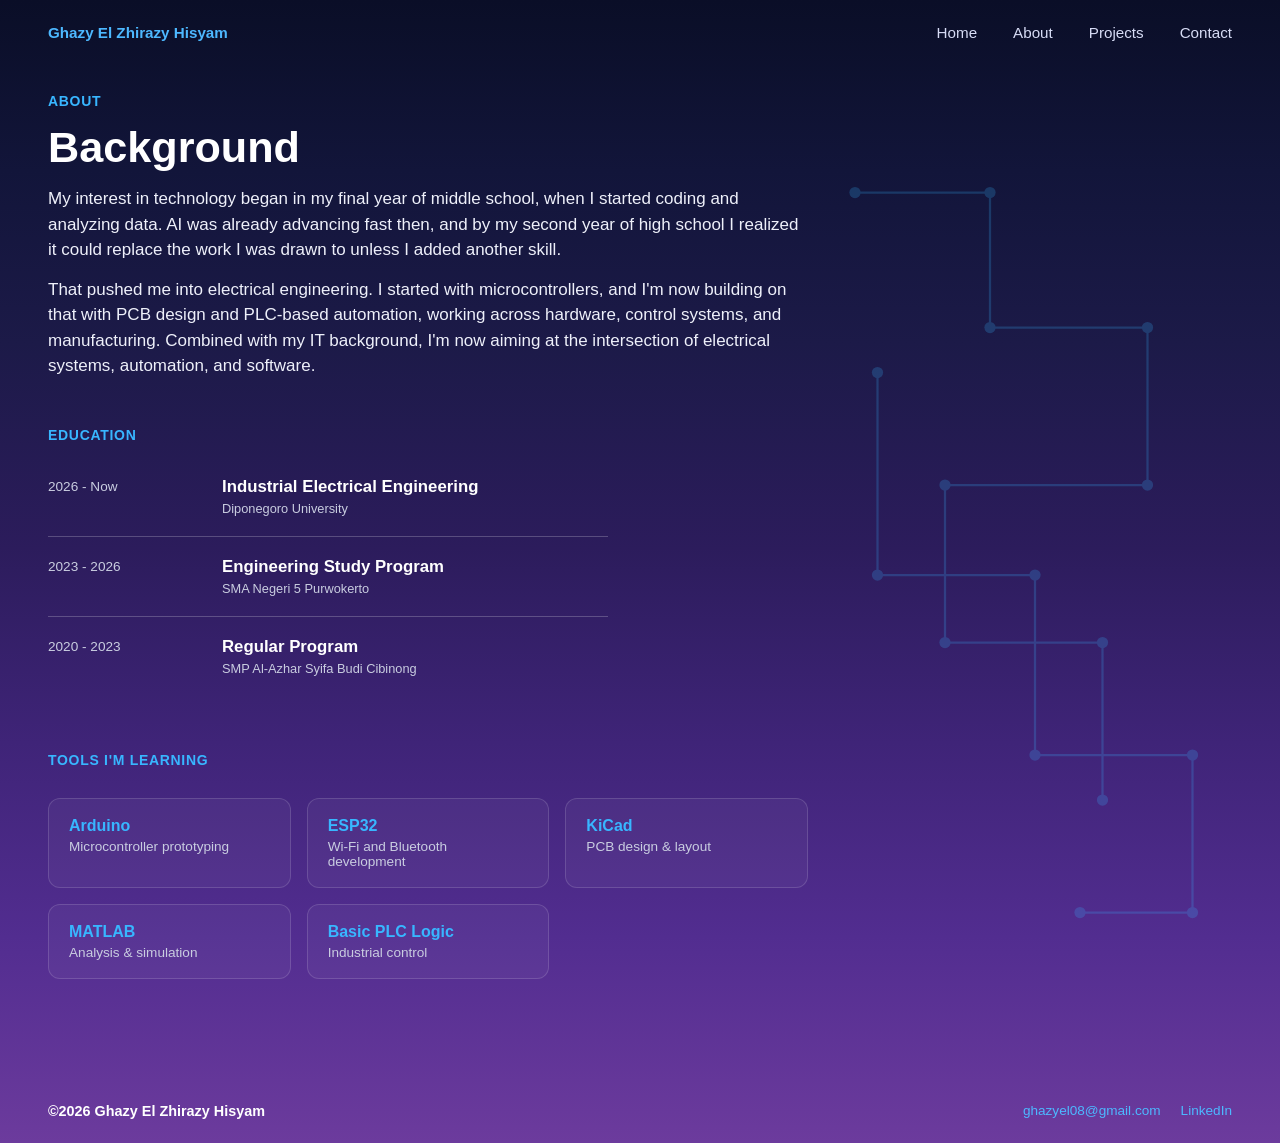
==== commit 0e5c8d99: "about-update" ====
--- a/About.html
+++ b/About.html
@@ -49,11 +49,26 @@
         </div>
         <div class="tools">
             <h2 class="tools-title">Tools I'm Learning</h2>
-            <p>Arduino</p>
-            <p>ESP32</p>
-            <p>KiCad</p>
-            <p>MATLAB</p>
-            <p>Basic PLC Logic</p>
+            <div class="tool-card">
+                <p class="tool-name">Arduino</p>
+                <p class="tool-desc">Microcontroller prototyping</p>
+            </div>
+            <div class="tool-card">
+                <p class="tool-name">ESP32</p>
+                <p class="tool-desc">Wi-Fi and Bluetooth development</p>
+            </div>
+            <div class="tool-card">
+                <p class="tool-name">KiCad</p>
+                <p class="tool-desc">PCB design & layout</p>
+            </div>
+            <div class="tool-card">
+                <p class="tool-name">MATLAB</p>
+                <p class="tool-desc">Analysis & simulation</p>
+            </div>
+            <div class="tool-card">
+                <p class="tool-name">Basic PLC Logic</p>
+                <p class="tool-desc">Industrial control</p>
+            </div>
         </div>
     </div>
     <div class="footer">
--- a/style-about.css
+++ b/style-about.css
@@ -278,14 +278,14 @@
 
 /* ===== Tools section ===== */
 .tools {
-    display: flex;
-    flex-wrap: wrap;
-    align-items: center;
-    gap: 18px;
+    display: grid;
+    grid-template-columns: repeat(3, minmax(0, 1fr));
+    gap: 16px;
+    max-width: 760px;
 }
 
 .tools-title {
-    width: 100%;
+    grid-column: 1 / -1;
     color: #38b6ff;
     font-weight: 700;
     font-size: 0.875rem;
@@ -296,42 +296,93 @@
     animation: fadeSlideUp 0.7s ease-out 1.3s both;
 }
 
-.tools p {
-    background: #38b6ff;
-    color: #6f3ca0;
+.tool-card {
+    background: rgba(255, 255, 255, 0.04);
+    border: 1px solid rgba(255, 255, 255, 0.14);
+    border-radius: 12px;
+    padding: 18px 20px;
+    opacity: 0;
+    animation: fadeSlideUp 0.7s ease-out both;
+    transition: transform 0.2s ease, border-color 0.2s ease, background 0.2s ease;
+}
+
+.tool-card:nth-of-type(1) { animation-delay: 1.35s; }
+.tool-card:nth-of-type(2) { animation-delay: 1.4s; }
+.tool-card:nth-of-type(3) { animation-delay: 1.45s; }
+.tool-card:nth-of-type(4) { animation-delay: 1.5s; }
+.tool-card:nth-of-type(5) { animation-delay: 1.55s; }
+.tool-card:nth-of-type(6) { animation-delay: 1.6s; }
+
+.tool-card:hover {
+    transform: translateY(-3px);
+    border-color: #38b6ff;
+    background: rgba(56, 182, 255, 0.08);
+    color: #ffffff;
+}
+
+.tool-name {
+    color: #38b6ff;
+    font-weight: 700;
+    font-size: 1rem;
+    margin-bottom: 4px;
+}
+
+.tool-desc {
+    color: #c9cde0;
     font-size: 0.85rem;
-    font-weight: 600;
-    padding: 9px 20px;
-    border-radius: 999px;
-    margin: 0;
-    cursor: default;
-    opacity: 0;
-    animation: fadeSlideUp 0.7s ease-out both;
-    transition: transform 0.2s ease, box-shadow 0.2s ease, background 0.2s ease;
-}
-
-.tools p:nth-of-type(1) { animation-delay: 1.4s; }
-.tools p:nth-of-type(2) { animation-delay: 1.45s; }
-.tools p:nth-of-type(3) { animation-delay: 1.5s; }
-.tools p:nth-of-type(4) { animation-delay: 1.55s; }
-.tools p:nth-of-type(5) { animation-delay: 1.6s; }
-
-.tools p:hover {
-    transform: translateY(-3px) scale(1.05);
-    background: #63c8ff;
-    box-shadow: 0 6px 14px rgba(56, 182, 255, 0.35);
-    color:#ffffff;
-}
-
-/* ===== Footer (the plain, unclassed div after .body) ===== */
-body > div:last-of-type {
-    text-align: right;
-    padding: 20px 48px;
+}
+
+/* ===== Footer ===== */
+.footer {
+    display: flex;
+    justify-content: space-between;
+    align-items: center;
+    flex-wrap: wrap;
+    gap: 12px;
+    padding: 24px 48px;
     font-size: 0.85rem;
+}
+
+.footer-name {
+    font-weight: 700;
+    color: #ffffff;
+    font-size: 0.9rem;
+}
+
+.footer-tagline {
+    color: #8b90b0;
+    font-size: 0.8rem;
+}
+
+.footer-right {
+    display: flex;
+    align-items: center;
+    gap: 20px;
+}
+
+.footer-right a {
     color: #4db8ff;
+    text-decoration: none;
+    transition: color 0.2s ease;
+}
+
+.footer-right a:hover,
+.footer-right a:focus-visible {
+    color: #63c8ff;
+    text-decoration: underline;
+}
+
+.footer-right span {
+    color: #8b90b0;
 }
 
 /* ===== Responsive ===== */
+@media (max-width: 900px) {
+    .tools {
+        grid-template-columns: repeat(2, minmax(0, 1fr));
+    }
+}
+
 @media (max-width: 640px) {
     .navbar {
         flex-direction: column;
@@ -362,8 +413,14 @@
         grid-row: 1;
     }
 
-    body > div:last-of-type {
+    .tools {
+        grid-template-columns: 1fr;
+    }
+
+    .footer {
+        flex-direction: column;
         text-align: center;
+        padding: 20px;
     }
 
     .body::before {
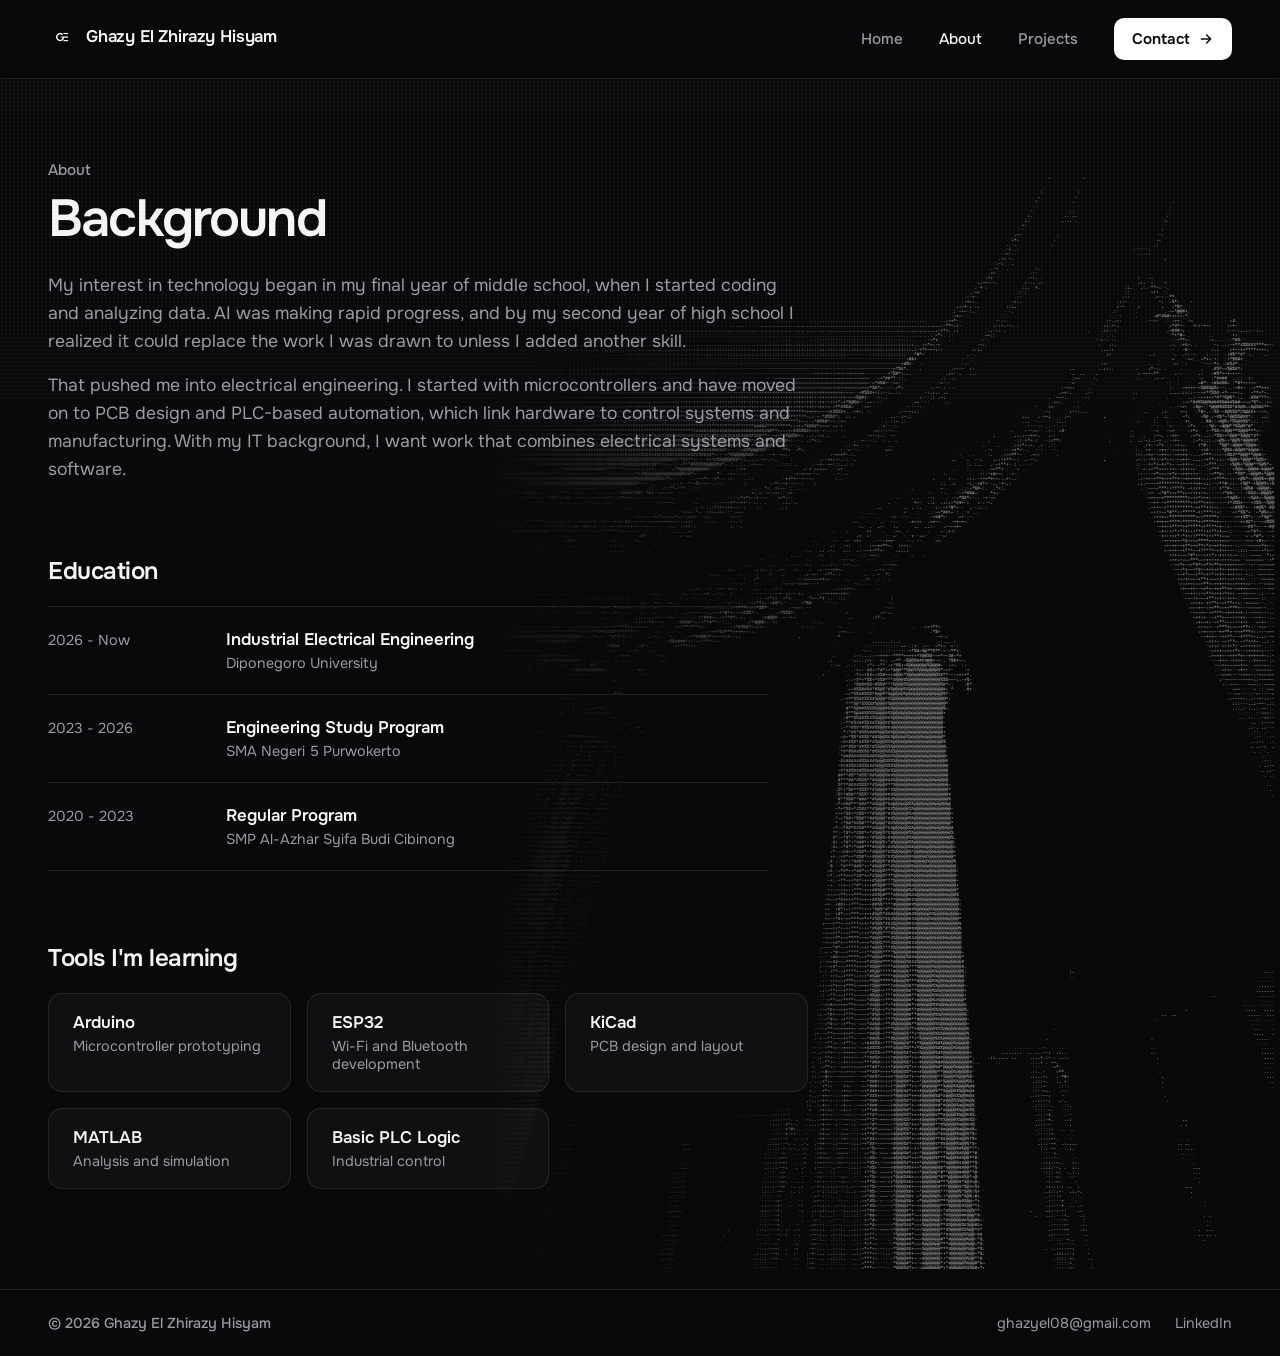
==== commit f5e40db5: "big-update 3" ====
--- a/About.html
+++ b/About.html
@@ -3,52 +3,64 @@
 <head>
     <meta charset="UTF-8">
     <meta name="viewport" content="width=device-width, initial-scale=1.0">
-    <title>My Website - About</title>
-    <link rel="stylesheet" href="style-about.css">
-    <link rel="shortcut icon" type="icon" href="Logo.jpg">
+    <title>Ghazy El Zhirazy Hisyam | About</title>
+    <meta name="description" content="Background, education, and tools of Ghazy El Zhirazy Hisyam, an Industrial Electrical Engineering student.">
+    <link rel="preconnect" href="https://fonts.googleapis.com">
+    <link rel="preconnect" href="https://fonts.gstatic.com" crossorigin>
+    <link href="https://fonts.googleapis.com/css2?family=Onest:wght@400;500;600&display=swap" rel="stylesheet">
+    <link rel="stylesheet" href="css/style-about.css">
+    <link rel="icon" type="image/jpeg" href="Logo.jpg">
 </head>
 <body>
-    <div class="navbar">
+    <header class="navbar">
         <div class="left-nav">
-            <p>Ghazy El Zhirazy Hisyam</p>
+            <a href="index.html" class="brand">
+                <img class="brand-logo" src="Logo.jpg" alt="" width="28" height="28">
+                <span>Ghazy El Zhirazy Hisyam</span>
+            </a>
         </div>
-        <div class="right-nav">
+        <nav class="right-nav" aria-label="Main">
             <a href="index.html">Home</a>
-            <a href="About.html">About</a>
+            <a href="About.html" aria-current="page">About</a>
             <a href="Projects.html">Projects</a>
-            <a href="Contact.html">Contact</a>
-        </div>
-    </div>
-    <div class="body">
-        <div class="about-section">
+            <a href="Contact.html" class="nav-cta">
+                Contact
+                <svg width="16" height="16" viewBox="0 0 24 24" fill="none" stroke="currentColor" stroke-width="2.25" stroke-linecap="round" stroke-linejoin="round" aria-hidden="true"><path d="M5 12h14M13 6l6 6-6 6"/></svg>
+            </a>
+        </nav>
+    </header>
+
+    <main class="body">
+        <section class="about-section">
             <h2 class="about">About</h2>
             <h1 class="background">Background</h1>
-            <p class="description">My interest in technology began in my final year of middle school, when I started coding and analyzing data. AI was already advancing fast then, and by my second year of high school I realized it could replace the work I was drawn to unless I added another skill. </p>
-            <p class="description">That pushed me into electrical engineering. I started with microcontrollers, and I'm now building on that with PCB design and PLC-based automation, working across hardware, control systems, and manufacturing. Combined with my IT background, I'm now aiming at the intersection of electrical systems, automation, and software.</p>
-        </div>
+            <p class="description">My interest in technology began in my final year of middle school, when I started coding and analyzing data. AI was making rapid progress, and by my second year of high school I realized it could replace the work I was drawn to unless I added another skill.</p>
+            <p class="description">That pushed me into electrical engineering. I started with microcontrollers and have moved on to PCB design and PLC-based automation, which link hardware to control systems and manufacturing. With my IT background, I want work that combines electrical systems and software.</p>
+        </section>
 
-        <div class="education-section">
+        <section class="education-section">
             <h2 class="education">Education</h2>
             <div class="timeline">
                 <div class="university">
                     <p class="periode">2026 - Now</p>
-                    <p class="content">Industrial Electrical Engineering </p>
-                    <p class="content">Diponegoro University </p>
+                    <p class="program">Industrial Electrical Engineering</p>
+                    <p class="school">Diponegoro University</p>
                 </div>
                 <div class="highschool">
                     <p class="periode">2023 - 2026</p>
-                    <p class="content">Engineering Study Program </p>
-                    <p class="content">SMA Negeri 5 Purwokerto </p>
+                    <p class="program">Engineering Study Program</p>
+                    <p class="school">SMA Negeri 5 Purwokerto</p>
                 </div>
                 <div class="middleschool">
                     <p class="periode">2020 - 2023</p>
-                    <p class="content">Regular Program </p>
-                    <p class="content">SMP Al-Azhar Syifa Budi Cibinong </p>
+                    <p class="program">Regular Program</p>
+                    <p class="school">SMP Al-Azhar Syifa Budi Cibinong</p>
                 </div>
             </div>
-        </div>
-        <div class="tools">
-            <h2 class="tools-title">Tools I'm Learning</h2>
+        </section>
+
+        <section class="tools">
+            <h2 class="tools-title">Tools I'm learning</h2>
             <div class="tool-card">
                 <p class="tool-name">Arduino</p>
                 <p class="tool-desc">Microcontroller prototyping</p>
@@ -59,26 +71,29 @@
             </div>
             <div class="tool-card">
                 <p class="tool-name">KiCad</p>
-                <p class="tool-desc">PCB design & layout</p>
+                <p class="tool-desc">PCB design and layout</p>
             </div>
             <div class="tool-card">
                 <p class="tool-name">MATLAB</p>
-                <p class="tool-desc">Analysis & simulation</p>
+                <p class="tool-desc">Analysis and simulation</p>
             </div>
             <div class="tool-card">
                 <p class="tool-name">Basic PLC Logic</p>
                 <p class="tool-desc">Industrial control</p>
             </div>
-        </div>
-    </div>
-    <div class="footer">
+        </section>
+    </main>
+
+    <footer class="footer">
         <div class="footer-left">
-            <p class="footer-name">&copy;2026 Ghazy El Zhirazy Hisyam</p>
+            <p class="footer-name">&copy; 2026 Ghazy El Zhirazy Hisyam</p>
         </div>
         <div class="footer-right">
             <a href="mailto:ghazyel08@gmail.com">ghazyel08@gmail.com</a>
             <a href="https://www.linkedin.com/in/ghazyel" target="_blank" rel="noopener noreferrer">LinkedIn</a>
         </div>
-    </div>
+    </footer>
+
+    <script src="script/script-about.js"></script>
 </body>
 </html>
--- a/css/style-about.css
+++ b/css/style-about.css
@@ -0,0 +1,517 @@
+:root {
+    --bg: #09090b;
+    --surface: rgba(255, 255, 255, 0.03);
+    --line: rgba(255, 255, 255, 0.09);
+    --line-strong: rgba(255, 255, 255, 0.18);
+    --text: #f5f5f6;
+    --text-muted: #9a9aa2;
+    --text-dim: #6d6d74;
+    --button-bg: #ffffff;
+    --button-bg-hover: #e4e4e7;
+    --button-text: #09090b;
+
+    --font: "Onest", -apple-system, BlinkMacSystemFont, "Segoe UI", Roboto, Helvetica, Arial, sans-serif;
+
+    --container: 1280px;
+    --gutter: clamp(20px, 5vw, 48px);
+    /* side padding: content stays inside the container, backgrounds still go edge to edge */
+    --edge: max(var(--gutter), calc((100% - var(--container)) / 2));
+}
+
+/* scrollbar */
+html {
+    scrollbar-width: thin;
+    scrollbar-color: #3a3a40 transparent;
+}
+
+::-webkit-scrollbar {
+    width: 10px;
+}
+
+::-webkit-scrollbar-track {
+    background: transparent;
+}
+
+::-webkit-scrollbar-thumb {
+    background: #3a3a40;
+    border-radius: 999px;
+    border: 2px solid var(--bg);
+}
+
+::-webkit-scrollbar-thumb:hover {
+    background: #52525a;
+}
+
+/* base */
+* {
+    margin: 0;
+    padding: 0;
+    box-sizing: border-box;
+}
+
+body {
+    font-family: var(--font);
+    min-height: 100vh;
+    background: var(--bg);
+    color: var(--text);
+    display: flex;
+    flex-direction: column;
+    position: relative;
+    overflow-x: hidden;
+    -webkit-font-smoothing: antialiased;
+}
+
+body::before {
+    content: "";
+    position: absolute;
+    top: 0;
+    left: 0;
+    right: 0;
+    height: 75vh;
+    background-image: radial-gradient(rgba(255, 255, 255, 0.07) 1px, transparent 1.4px);
+    background-size: 4px 4px;
+    mask-image: linear-gradient(to bottom, #000 0%, transparent 85%);
+    pointer-events: none;
+}
+
+.body,
+.footer {
+    position: relative;
+    z-index: 1;
+}
+
+a:focus-visible {
+    outline: 2px solid #ffffff;
+    outline-offset: 3px;
+    border-radius: 6px;
+}
+
+@keyframes fadeSlideUp {
+    from {
+        opacity: 0;
+        transform: translateY(24px);
+    }
+    to {
+        opacity: 1;
+        transform: translateY(0);
+    }
+}
+
+/* navbar */
+.navbar {
+    position: sticky;
+    top: 0;
+    z-index: 50;
+    display: flex;
+    justify-content: space-between;
+    align-items: center;
+    padding: 18px var(--edge);
+    background: rgba(9, 9, 11, 0.8);
+    backdrop-filter: blur(12px);
+    border-bottom: 1px solid var(--line);
+}
+
+.brand {
+    display: inline-flex;
+    align-items: center;
+    gap: 10px;
+    color: var(--text);
+    text-decoration: none;
+    font-weight: 600;
+    font-size: 1.05rem;
+    letter-spacing: -0.01em;
+    opacity: 0;
+    animation: fadeSlideUp 0.7s ease-out 0.05s both;
+}
+
+.brand-logo {
+    width: 28px;
+    height: 28px;
+    border-radius: 7px;
+    object-fit: cover;
+    display: block;
+}
+
+.right-nav {
+    display: flex;
+    align-items: center;
+    gap: 36px;
+}
+
+.right-nav a {
+    position: relative;
+    color: var(--text-muted);
+    text-decoration: none;
+    font-size: 0.95rem;
+    font-weight: 500;
+    transition: color 0.2s ease;
+    opacity: 0;
+    animation: fadeSlideUp 0.7s ease-out both;
+}
+
+.right-nav a:nth-child(1) { animation-delay: 0.1s; }
+.right-nav a:nth-child(2) { animation-delay: 0.15s; }
+.right-nav a:nth-child(3) { animation-delay: 0.2s; }
+.right-nav a:nth-child(4) { animation-delay: 0.25s; }
+
+.right-nav a:hover,
+.right-nav a:focus-visible,
+.right-nav a[aria-current="page"] {
+    color: var(--text);
+}
+
+/* underline grows from the left on hover */
+.right-nav a:not(.nav-cta)::after {
+    content: "";
+    position: absolute;
+    left: 0;
+    bottom: -6px;
+    width: 0;
+    height: 2px;
+    background: var(--text);
+    transition: width 0.25s ease;
+}
+
+.right-nav a:not(.nav-cta):hover::after,
+.right-nav a:not(.nav-cta):focus-visible::after {
+    width: 100%;
+}
+
+.right-nav a.nav-cta {
+    display: inline-flex;
+    align-items: center;
+    gap: 8px;
+    background: var(--button-bg);
+    color: var(--button-text);
+    font-weight: 600;
+    padding: 11px 18px;
+    border-radius: 10px;
+    transition: background 0.2s ease;
+}
+
+.right-nav a.nav-cta:hover,
+.right-nav a.nav-cta:focus-visible {
+    background: var(--button-bg-hover);
+    color: var(--button-text);
+}
+
+/* page body */
+.body {
+    flex: 1;
+    width: 100%;
+    padding: clamp(48px, 9vh, 96px) var(--edge) 100px;
+    animation: fadeSlideUp 0.7s ease-out both;
+}
+
+.body::before {
+    content: "";
+    position: absolute;
+    top: 40px;
+    right: 0;
+    width: 800px;
+    height: 1150px;
+    background-image: url("img/pilar.png");
+    background-size: cover;
+    background-position: center;
+    opacity: 0.5;
+    mask-image: linear-gradient(to right, transparent 0%, #000 55%);
+    pointer-events: none;
+}
+
+.about-section,
+.education-section,
+.tools {
+    position: relative;
+    z-index: 1;
+}
+
+/* about */
+.about-section {
+    max-width: 760px;
+    margin-bottom: 72px;
+}
+
+.about {
+    color: var(--text-muted);
+    font-size: 0.95rem;
+    font-weight: 500;
+    margin-bottom: 12px;
+}
+
+.background {
+    font-size: clamp(2.25rem, 5vw, 3.25rem);
+    font-weight: 600;
+    line-height: 1.05;
+    letter-spacing: -0.035em;
+    margin-bottom: 24px;
+}
+
+.description {
+    max-width: 64ch;
+    font-size: 1.1rem;
+    line-height: 1.6;
+    color: var(--text-muted);
+    margin-bottom: 16px;
+    opacity: 0;
+    transform: translateY(16px);
+    transition: opacity 0.4s ease, transform 0.4s ease;
+}
+
+.description:last-child {
+    margin-bottom: 0;
+}
+
+.description:nth-of-type(1) { transition-delay: 0s; }
+.description:nth-of-type(2) { transition-delay: 0.08s; }
+
+.about-section.in-view .description {
+    opacity: 1;
+    transform: translateY(0);
+}
+
+.education-section {
+    max-width: 720px;
+    margin-bottom: 72px;
+}
+
+.education,
+.tools-title {
+    font-size: 1.5rem;
+    font-weight: 600;
+    letter-spacing: -0.02em;
+}
+
+.education {
+    margin-bottom: 20px;
+}
+
+.timeline {
+    border-top: 1px solid var(--line);
+}
+
+.timeline > div {
+    display: grid;
+    grid-template-columns: 130px 1fr;
+    column-gap: 48px;
+    row-gap: 4px;
+    padding: 22px 0;
+    border-bottom: 1px solid var(--line);
+    /* scroll-reveal: JS toggles .in-view on .timeline */
+    opacity: 0;
+    transform: translateY(16px);
+    transition: opacity 0.4s ease, transform 0.4s ease;
+}
+
+.timeline > div:nth-child(1) { transition-delay: 0s; }
+.timeline > div:nth-child(2) { transition-delay: 0.08s; }
+.timeline > div:nth-child(3) { transition-delay: 0.16s; }
+
+.timeline.in-view > div {
+    opacity: 1;
+    transform: translateY(0);
+}
+
+.periode {
+    grid-row: 1 / 3;
+    color: var(--text-muted);
+    font-size: 0.9rem;
+    padding-top: 2px;
+}
+
+.program {
+    font-weight: 600;
+    font-size: 1.05rem;
+}
+
+.school {
+    color: var(--text-muted);
+    font-size: 0.9rem;
+}
+
+/* tools */
+.tools {
+    display: grid;
+    grid-template-columns: repeat(3, minmax(0, 1fr));
+    gap: 16px;
+    max-width: 760px;
+}
+
+.tools-title {
+    grid-column: 1 / -1;
+    margin-bottom: 4px;
+}
+
+.tool-card {
+    position: relative;
+    background: var(--surface);
+    border: 1px solid var(--line);
+    border-radius: 14px;
+    padding: 18px 20px 18px 24px;
+    overflow: hidden;
+    cursor: default;
+    /* scroll-reveal opacity/transform, hover transform/border/etc. stay separate
+       below so the reveal's translateY doesn't fight the hover lift */
+    opacity: 0;
+    transform: translateY(16px);
+    transition: opacity 0.4s ease, transform 0.4s ease, border-color 0.25s ease, background 0.25s ease, box-shadow 0.25s ease;
+}
+
+.tool-card:nth-of-type(1) { transition-delay: 0s; }
+.tool-card:nth-of-type(2) { transition-delay: 0.06s; }
+.tool-card:nth-of-type(3) { transition-delay: 0.12s; }
+.tool-card:nth-of-type(4) { transition-delay: 0.18s; }
+.tool-card:nth-of-type(5) { transition-delay: 0.24s; }
+
+.tools.in-view .tool-card {
+    opacity: 1;
+    transform: translateY(0);
+}
+
+/* left accent bar, grows up from the bottom on hover */
+.tool-card::before {
+    content: "";
+    position: absolute;
+    left: 0;
+    top: 0;
+    bottom: 0;
+    width: 3px;
+    background: var(--text);
+    transform: scaleY(0);
+    transform-origin: bottom;
+    transition: transform 0.3s ease;
+}
+
+.tool-card:hover {
+    transform: translateY(-6px) scale(1.03);
+    border-color: var(--line-strong);
+    background: rgba(255, 255, 255, 0.06);
+    box-shadow: 0 14px 30px rgba(0, 0, 0, 0.35);
+}
+
+.tool-card:hover::before {
+    transform: scaleY(1);
+    transform-origin: top;
+}
+
+.tool-card:hover .tool-name {
+    transform: translateX(2px);
+}
+
+.tool-card:hover .tool-desc {
+    color: var(--text);
+}
+
+.tool-name {
+    font-weight: 600;
+    font-size: 1.05rem;
+    margin-bottom: 4px;
+    transition: transform 0.25s ease;
+}
+
+.tool-desc {
+    color: var(--text-muted);
+    font-size: 0.9rem;
+    transition: color 0.25s ease;
+}
+
+/* footer */
+.footer {
+    display: flex;
+    justify-content: space-between;
+    align-items: center;
+    flex-wrap: wrap;
+    gap: 12px;
+    padding: 24px var(--edge);
+    border-top: 1px solid var(--line);
+    font-size: 0.9rem;
+}
+
+.footer-name {
+    color: var(--text-muted);
+    font-weight: 500;
+}
+
+.footer-right {
+    display: flex;
+    align-items: center;
+    gap: 24px;
+}
+
+.footer-right a {
+    color: var(--text-muted);
+    text-decoration: none;
+    transition: color 0.2s ease;
+}
+
+.footer-right a:hover,
+.footer-right a:focus-visible {
+    color: var(--text);
+}
+
+/* tablet and phone */
+@media (max-width: 900px) {
+    .tools {
+        grid-template-columns: repeat(2, minmax(0, 1fr));
+    }
+
+    .body::before {
+        display: none;
+    }
+}
+
+@media (max-width: 640px) {
+    .navbar {
+        flex-direction: column;
+        gap: 14px;
+        padding: 16px var(--gutter);
+    }
+
+    .right-nav {
+        gap: 20px;
+        flex-wrap: wrap;
+        justify-content: center;
+    }
+
+    .right-nav a.nav-cta {
+        padding: 9px 14px;
+    }
+
+    .body {
+        padding-bottom: 80px;
+    }
+
+    .timeline > div {
+        grid-template-columns: 1fr;
+        row-gap: 6px;
+    }
+
+    .periode {
+        grid-row: 1;
+    }
+
+    .tools {
+        grid-template-columns: 1fr;
+    }
+
+    .footer {
+        flex-direction: column;
+        text-align: center;
+    }
+}
+
+@media (prefers-reduced-motion: reduce) {
+    .brand,
+    .right-nav a,
+    .body {
+        animation: none;
+        opacity: 1;
+    }
+
+    .description,
+    .timeline > div,
+    .tool-card {
+        transition: none;
+        opacity: 1;
+        transform: none;
+    }
+}
